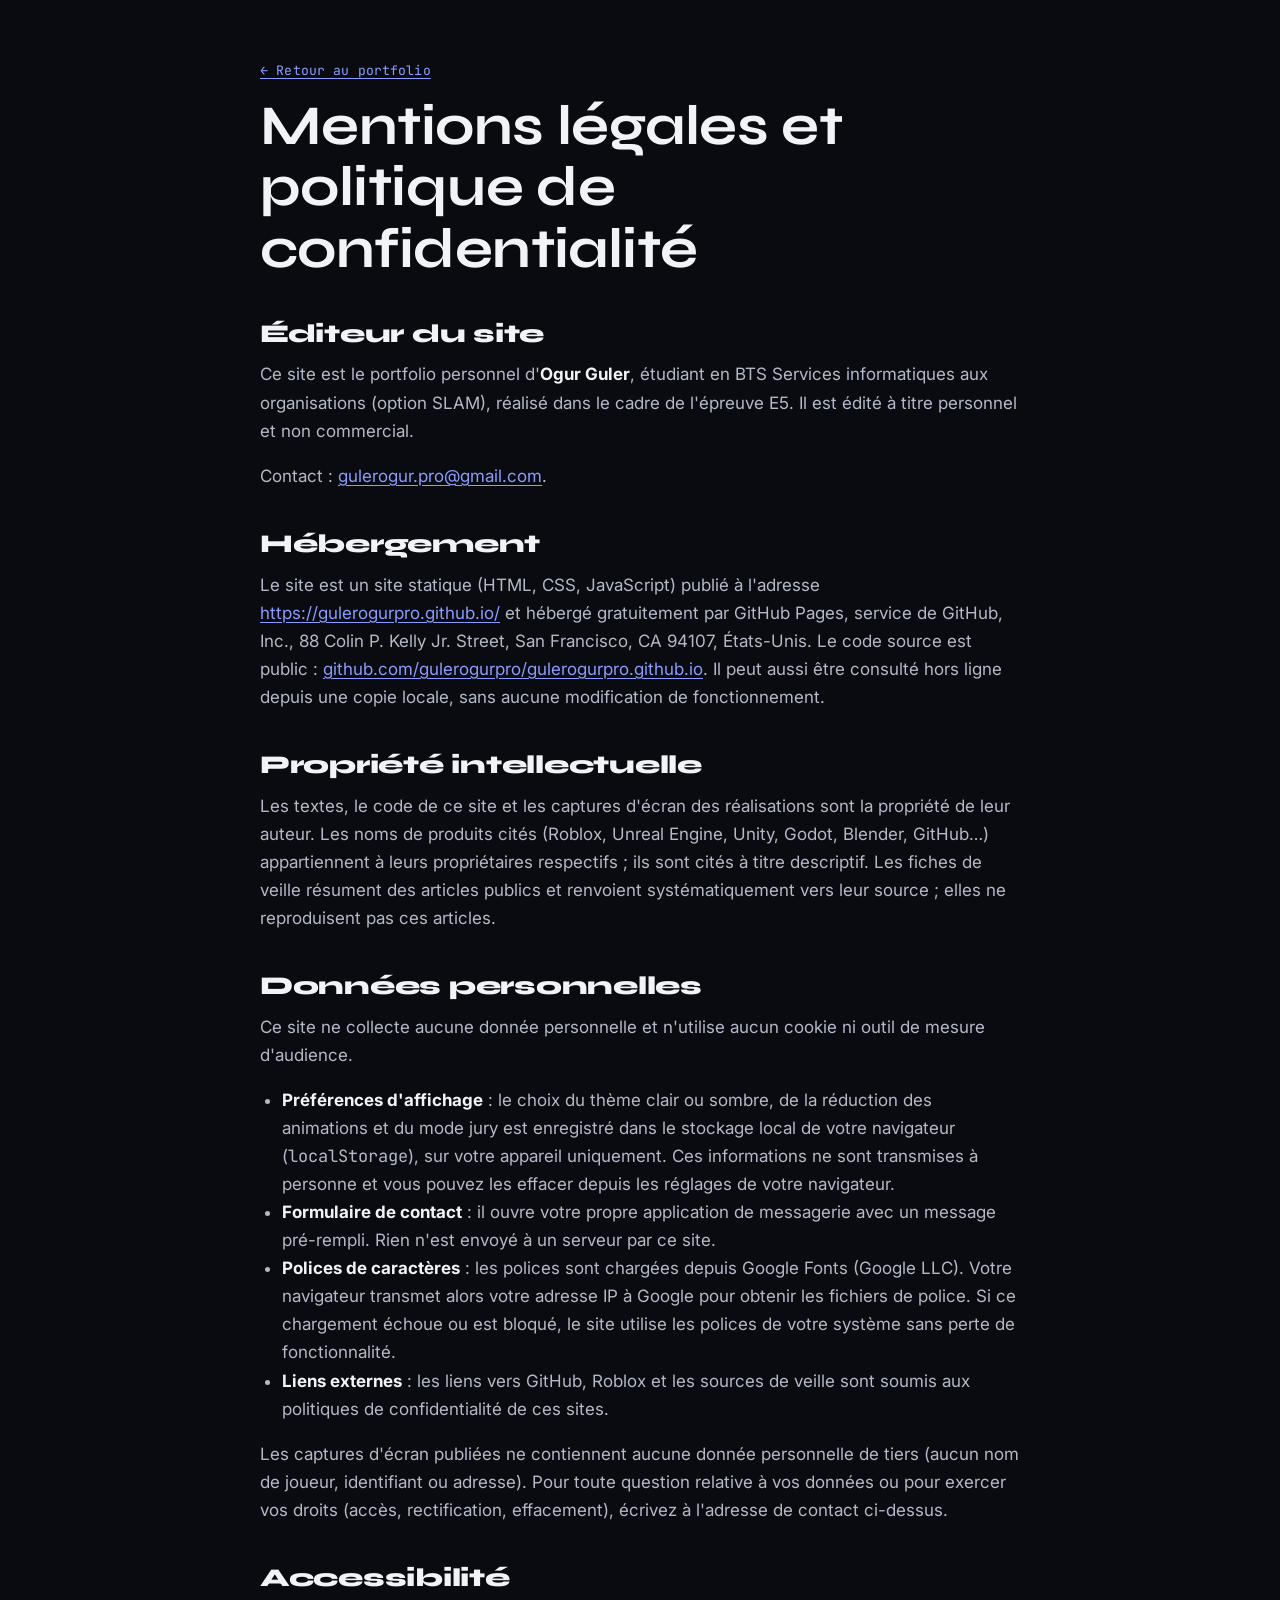
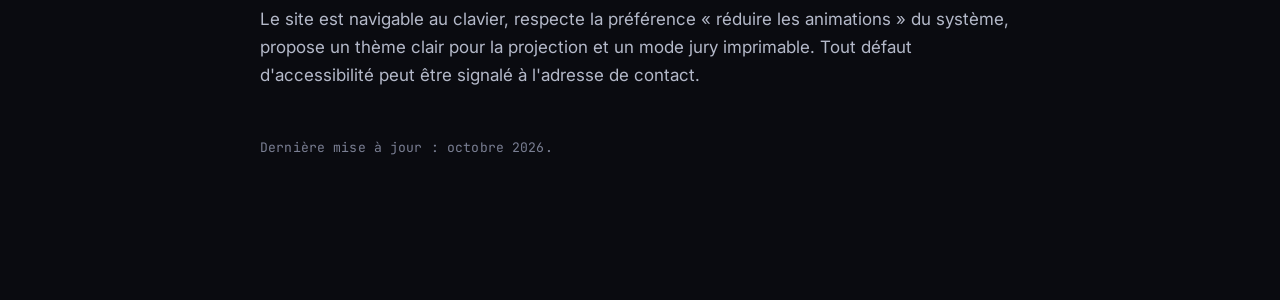
==== mentions-legales.html @ 9607ff71 "Portfolio BTS SIO (SLAM) — première version en ligne Site statique HTML / CSS / JavaScript sans fram" ====
<!DOCTYPE html>
<html lang="fr" class="no-js">
<head>
  <meta charset="utf-8">
  <meta name="viewport" content="width=device-width, initial-scale=1">
  <title>Mentions légales et confidentialité — Portfolio d'Ogur Guler</title>
  <meta name="robots" content="noindex">
  <link rel="stylesheet" href="https://fonts.googleapis.com/css2?family=Syne:wght@700;800&family=Inter:wght@400;500;600&family=JetBrains+Mono:wght@400;500&display=swap">
  <link rel="stylesheet" href="css/style.css">
  <script>(function(){var h=document.documentElement;h.classList.remove("no-js");try{var t=localStorage.getItem("theme");if(t)h.dataset.theme=t;}catch(e){}})();</script>
</head>
<body>
  <main class="section" style="padding-top:60px">
    <div class="conteneur" style="max-width:760px">
      <p class="mono"><a href="index.html">← Retour au portfolio</a></p>
      <h1 style="font-size:clamp(2rem,6vw,3.5rem)">Mentions légales et politique de confidentialité</h1>

      <h2 style="font-size:1.6rem;margin-top:40px">Éditeur du site</h2>
      <p>Ce site est le portfolio personnel d'<strong>Ogur Guler</strong>, étudiant en BTS Services informatiques aux organisations (option SLAM), réalisé dans le cadre de l'épreuve E5. Il est édité à titre personnel et non commercial.</p>
      <p>Contact : <a href="mailto:gulerogur.pro@gmail.com">gulerogur.pro@gmail.com</a>.</p>

      <h2 style="font-size:1.6rem;margin-top:40px">Hébergement</h2>
      <p>Le site est un site statique (HTML, CSS, JavaScript) publié à l'adresse <a href="https://gulerogurpro.github.io/">https://gulerogurpro.github.io/</a> et hébergé gratuitement par GitHub Pages, service de GitHub, Inc., 88 Colin P. Kelly Jr. Street, San Francisco, CA 94107, États-Unis. Le code source est public : <a href="https://github.com/gulerogurpro/gulerogurpro.github.io">github.com/gulerogurpro/gulerogurpro.github.io</a>. Il peut aussi être consulté hors ligne depuis une copie locale, sans aucune modification de fonctionnement.</p>

      <h2 style="font-size:1.6rem;margin-top:40px">Propriété intellectuelle</h2>
      <p>Les textes, le code de ce site et les captures d'écran des réalisations sont la propriété de leur auteur. Les noms de produits cités (Roblox, Unreal Engine, Unity, Godot, Blender, GitHub…) appartiennent à leurs propriétaires respectifs ; ils sont cités à titre descriptif. Les fiches de veille résument des articles publics et renvoient systématiquement vers leur source ; elles ne reproduisent pas ces articles.</p>

      <h2 style="font-size:1.6rem;margin-top:40px">Données personnelles</h2>
      <p>Ce site ne collecte aucune donnée personnelle et n'utilise aucun cookie ni outil de mesure d'audience.</p>
      <ul>
        <li><strong>Préférences d'affichage</strong> : le choix du thème clair ou sombre, de la réduction des animations et du mode jury est enregistré dans le stockage local de votre navigateur (<code>localStorage</code>), sur votre appareil uniquement. Ces informations ne sont transmises à personne et vous pouvez les effacer depuis les réglages de votre navigateur.</li>
        <li><strong>Formulaire de contact</strong> : il ouvre votre propre application de messagerie avec un message pré-rempli. Rien n'est envoyé à un serveur par ce site.</li>
        <li><strong>Polices de caractères</strong> : les polices sont chargées depuis Google Fonts (Google LLC). Votre navigateur transmet alors votre adresse IP à Google pour obtenir les fichiers de police. Si ce chargement échoue ou est bloqué, le site utilise les polices de votre système sans perte de fonctionnalité.</li>
        <li><strong>Liens externes</strong> : les liens vers GitHub, Roblox et les sources de veille sont soumis aux politiques de confidentialité de ces sites.</li>
      </ul>
      <p>Les captures d'écran publiées ne contiennent aucune donnée personnelle de tiers (aucun nom de joueur, identifiant ou adresse). Pour toute question relative à vos données ou pour exercer vos droits (accès, rectification, effacement), écrivez à l'adresse de contact ci-dessus.</p>

      <h2 style="font-size:1.6rem;margin-top:40px">Accessibilité</h2>
      <p>Le site est navigable au clavier, respecte la préférence « réduire les animations » du système, propose un thème clair pour la projection et un mode jury imprimable. Tout défaut d'accessibilité peut être signalé à l'adresse de contact.</p>

      <p class="mono" style="margin-top:48px">Dernière mise à jour : octobre 2026.</p>
    </div>
  </main>
</body>
</html>
---- css/style.css ----
/* ============================================================
   Portfolio — Ogur Guler · BTS SIO
   Direction « Orbite » : fond nuit, verre discret, constellation,
   deux accents (indigo = interactif, menthe = prouvé), ambre = sécurité.
   ============================================================ */

:root {
  --bg: #0A0B10;
  --bg-2: #12141C;
  --glass: rgba(255, 255, 255, 0.04);
  --glass-border: rgba(255, 255, 255, 0.08);
  --glass-hi: rgba(255, 255, 255, 0.18);
  --text: #F2F3F7;
  --text-2: #B4B9C9;
  --muted: #7A7F93;
  --accent: #8B9CFF;
  --accent-rgb: 139, 156, 255;
  --ok: #5EEAD4;
  --ok-rgb: 94, 234, 212;
  --warn: #FBBF24;
  --warn-rgb: 251, 191, 36;
  --particle: 199, 204, 224;
  --focus: #FFFFFF;
  --btn-text: #0A0B10;
  --code-bg: #0D0F17;
  --font-display: "Syne", "Segoe UI", system-ui, sans-serif;
  --font-body: "Inter", system-ui, -apple-system, "Segoe UI", sans-serif;
  --font-mono: "JetBrains Mono", Consolas, "Courier New", monospace;
  --radius: 20px;
  --nav-h: 56px;
  --ease: cubic-bezier(0.2, 0.8, 0.2, 1);
  color-scheme: dark;
}

:root[data-theme="light"] {
  --bg: #F7F8FA;
  --bg-2: #FFFFFF;
  --glass: rgba(0, 0, 0, 0.035);
  --glass-border: rgba(0, 0, 0, 0.1);
  --glass-hi: rgba(255, 255, 255, 0.6);
  --text: #1F2430;
  --text-2: #3F4656;
  --muted: #6B7280;
  --accent: #4F5FD6;
  --accent-rgb: 79, 95, 214;
  --ok: #0F766E;
  --ok-rgb: 15, 118, 110;
  --warn: #B45309;
  --warn-rgb: 180, 83, 9;
  --particle: 60, 70, 110;
  --focus: #1F2430;
  --btn-text: #FFFFFF;
  --code-bg: #1F2430;
  color-scheme: light;
}

/* ---------- Base ---------- */
*, *::before, *::after { box-sizing: border-box; }
html { scroll-behavior: smooth; -webkit-text-size-adjust: 100%; }
html[data-motion="reduced"] { scroll-behavior: auto; }
body {
  margin: 0;
  background: var(--bg);
  color: var(--text);
  font-family: var(--font-body);
  font-size: 17px;
  line-height: 1.65;
  overflow-x: hidden;
}
h1, h2, h3, h4 { font-family: var(--font-display); line-height: 1.1; margin: 0 0 0.5em; letter-spacing: -0.01em; }
h2 { font-size: clamp(2.2rem, 6vw, 4.5rem); font-weight: 800; }
h3 { font-size: 1.35rem; font-weight: 700; }
h4 { font-size: 1.05rem; font-weight: 700; }
p { margin: 0 0 1em; }
p, li { color: var(--text-2); max-width: 72ch; }
strong { color: var(--text); }
a { color: var(--accent); text-decoration-thickness: 1px; text-underline-offset: 3px; }
a:hover { text-decoration-thickness: 2px; }
ul, ol { padding-left: 1.3em; }
img { max-width: 100%; display: block; }
button { font: inherit; color: inherit; }
code, pre, .mono { font-family: var(--font-mono); }
.mono { font-size: 0.82rem; letter-spacing: 0.01em; color: var(--muted); }
:focus-visible { outline: 2px solid var(--focus); outline-offset: 3px; border-radius: 4px; }
::selection { background: rgba(var(--accent-rgb), 0.35); }

.skip {
  position: absolute; left: 16px; top: -60px; z-index: 100;
  padding: 10px 16px; background: var(--accent); color: var(--btn-text); border-radius: 10px; font-weight: 600;
}
.skip:focus { top: 12px; }

.conteneur { width: min(1180px, 100% - 32px); margin-inline: auto; }
.section { padding: clamp(80px, 10vw, 140px) 0; position: relative; }
.section.alt { background: linear-gradient(180deg, transparent, var(--bg-2) 10%, var(--bg-2) 90%, transparent); }
.section-tete { margin-bottom: clamp(32px, 5vw, 64px); }
.section-num { display: block; margin-bottom: 8px; }
.section-tete h2 { overflow: hidden; }
.section-tete .sous { font-size: 1.15rem; max-width: 62ch; }

/* ---------- Constellation & curseur ---------- */
#ciel { position: fixed; inset: 0; width: 100%; height: 100%; z-index: 0; pointer-events: none; }
main, header, footer { position: relative; z-index: 1; }
html[data-jury="1"] #ciel { display: none; }

.curseur { display: none; position: fixed; inset: 0; z-index: 96; pointer-events: none; }
html.fine-pointer:not([data-motion="reduced"]):not([data-jury="1"]) .curseur { display: block; }
html.fine-pointer:not([data-motion="reduced"]):not([data-jury="1"]) body { cursor: none; }
html.fine-pointer:not([data-motion="reduced"]):not([data-jury="1"]) input,
html.fine-pointer:not([data-motion="reduced"]):not([data-jury="1"]) textarea,
html.fine-pointer:not([data-motion="reduced"]):not([data-jury="1"]) dialog,
html.fine-pointer:not([data-motion="reduced"]):not([data-jury="1"]) dialog * { cursor: auto; }
.curseur-point { position: absolute; width: 6px; height: 6px; margin: -3px; border-radius: 50%; background: var(--accent); transform: translate(var(--x, -100px), var(--y, -100px)); }
.curseur-anneau {
  position: absolute; width: 36px; height: 36px; margin: -18px; border-radius: 50%;
  border: 1px solid rgba(var(--accent-rgb), 0.6); background: rgba(255, 255, 255, 0.04);
  transform: translate(var(--x, -100px), var(--y, -100px)) scale(var(--s, 1));
  transition: width 0.25s var(--ease), height 0.25s var(--ease), margin 0.25s var(--ease), background 0.25s;
  display: grid; place-items: center;
}
.curseur.actif .curseur-anneau { width: 64px; height: 64px; margin: -32px; background: rgba(var(--accent-rgb), 0.15); }
.curseur-mot { font-family: var(--font-mono); font-size: 0.65rem; color: var(--text); opacity: 0; transition: opacity 0.2s; letter-spacing: 0.05em; }
.curseur.actif .curseur-mot { opacity: 1; }

/* ---------- Navigation ---------- */
.nav {
  position: fixed; top: 14px; left: 50%; transform: translateX(-50%); z-index: 80;
  width: min(1180px, 100% - 24px); height: var(--nav-h);
  display: flex; align-items: center; gap: 12px; padding: 0 8px 0 18px;
  background: rgba(18, 20, 28, 0.6); border: 1px solid var(--glass-border); border-radius: 999px;
  backdrop-filter: blur(16px); -webkit-backdrop-filter: blur(16px);
  transition: transform 0.4s var(--ease), opacity 0.3s;
}
:root[data-theme="light"] .nav { background: rgba(255, 255, 255, 0.7); }
.nav.cachee { transform: translate(-50%, -140%); }
.nav-logo { font-weight: 500; color: var(--text); text-decoration: none; white-space: nowrap; }
.nav-logo .ok { color: var(--ok); }
.nav ul { list-style: none; display: flex; gap: 2px; margin: 0 auto; padding: 0; }
.nav li a {
  display: block; padding: 8px 10px; border-radius: 999px; text-decoration: none;
  font-family: var(--font-mono); font-size: 0.78rem; color: var(--text-2); white-space: nowrap;
  transition: color 0.2s, background 0.2s;
}
.nav li a .n { color: var(--muted); margin-right: 4px; }
.nav li a:hover, .nav li a[aria-current="true"] { color: var(--text); background: rgba(var(--accent-rgb), 0.14); }
.nav-actions { display: flex; align-items: center; gap: 6px; }
.dispo { display: none; align-items: center; gap: 8px; font-family: var(--font-mono); font-size: 0.72rem; color: var(--text-2); margin-right: 6px; white-space: nowrap; }
.dispo::before { content: ""; width: 8px; height: 8px; border-radius: 50%; background: var(--ok); box-shadow: 0 0 0 0 rgba(var(--ok-rgb), 0.6); animation: pulse 2s infinite; }
@keyframes pulse { 0% { box-shadow: 0 0 0 0 rgba(var(--ok-rgb), 0.6); } 70% { box-shadow: 0 0 0 10px rgba(var(--ok-rgb), 0); } 100% { box-shadow: 0 0 0 0 rgba(var(--ok-rgb), 0); } }
.btn-nav {
  height: 36px; padding: 0 12px; border-radius: 999px; border: 1px solid var(--glass-border); background: transparent;
  font-family: var(--font-mono); font-size: 0.75rem; color: var(--text-2); cursor: pointer; white-space: nowrap;
  transition: background 0.2s, color 0.2s;
}
.btn-nav:hover, .btn-nav[aria-pressed="true"] { background: rgba(var(--accent-rgb), 0.18); color: var(--text); }
.btn-nav kbd { font: inherit; }
#btn-menu { display: none; width: 36px; padding: 0; font-size: 1.1rem; }
#menu-mobile {
  display: none; position: fixed; inset: 0; z-index: 79; padding: 90px 24px 24px;
  background: rgba(10, 11, 16, 0.92); backdrop-filter: blur(20px); -webkit-backdrop-filter: blur(20px);
}
:root[data-theme="light"] #menu-mobile { background: rgba(247, 248, 250, 0.95); }
#menu-mobile ul { list-style: none; padding: 0; margin: 0; display: grid; gap: 6px; }
#menu-mobile a { font-family: var(--font-display); font-size: 2rem; font-weight: 800; color: var(--text); text-decoration: none; }
#menu-mobile a .n { font-family: var(--font-mono); font-size: 0.9rem; font-weight: 400; color: var(--accent); margin-right: 12px; }
html.menu-ouvert #menu-mobile { display: block; }
html.menu-ouvert { overflow: hidden; }

/* ---------- Boutons ---------- */
.btn {
  display: inline-flex; align-items: center; gap: 8px; height: 48px; padding: 0 22px; border-radius: 999px;
  font-weight: 600; font-size: 0.95rem; text-decoration: none; cursor: pointer; border: 1px solid var(--glass-border);
  background: var(--glass); color: var(--text); transition: transform 0.4s var(--ease), background 0.2s, border-color 0.2s, box-shadow 0.3s;
  will-change: transform;
}
.btn:hover { background: rgba(255, 255, 255, 0.08); border-color: rgba(255, 255, 255, 0.2); }
.btn-primaire { background: var(--accent); color: var(--btn-text); border-color: transparent; box-shadow: 0 0 0 0 rgba(var(--accent-rgb), 0.3); }
.btn-primaire:hover { background: var(--accent); box-shadow: 0 8px 30px rgba(var(--accent-rgb), 0.35); }
.btn-petit { height: 38px; padding: 0 14px; font-size: 0.85rem; }
.btn > span { display: inline-block; transition: transform 0.4s var(--ease); }

/* ---------- Verre ---------- */
.glass {
  position: relative; background: var(--glass); border: 1px solid var(--glass-border); border-radius: var(--radius);
  overflow: hidden; transition: transform 0.5s var(--ease), border-color 0.3s, opacity 0.5s var(--ease);
}
.glass::before {
  content: ""; position: absolute; inset: 0; pointer-events: none; opacity: 0; transition: opacity 0.4s;
  background: radial-gradient(360px circle at var(--mx, 50%) var(--my, 50%), var(--glass-hi), transparent 60%);
}
.glass:hover::before { opacity: 0.35; }
.glass.flou { backdrop-filter: blur(12px); -webkit-backdrop-filter: blur(12px); }

/* ---------- Puces, badges ---------- */
.puce, .badge {
  display: inline-flex; align-items: center; gap: 6px; padding: 3px 10px; border-radius: 999px;
  font-family: var(--font-mono); font-size: 0.72rem; border: 1px solid var(--glass-border); color: var(--text-2); background: rgba(255, 255, 255, 0.03);
}
.badge { border-color: rgba(var(--ok-rgb), 0.4); color: var(--ok); }
.badge.b2 { border-color: rgba(var(--accent-rgb), 0.5); color: var(--accent); }
.badge.b3 { border-color: rgba(var(--warn-rgb), 0.5); color: var(--warn); }
.puces { display: flex; flex-wrap: wrap; gap: 6px; }

.chips { display: flex; flex-wrap: wrap; gap: 8px; margin-bottom: 28px; }
.chip {
  height: 36px; padding: 0 14px; border-radius: 999px; border: 1px solid var(--glass-border); background: var(--glass);
  font-family: var(--font-mono); font-size: 0.78rem; color: var(--text-2); cursor: pointer; transition: all 0.2s;
}
.chip:hover { color: var(--text); border-color: rgba(255, 255, 255, 0.25); }
.chip[aria-pressed="true"] { background: rgba(var(--accent-rgb), 0.2); color: var(--text); border-color: rgba(var(--accent-rgb), 0.6); }
.chip.comp[aria-pressed="true"] { background: rgba(var(--ok-rgb), 0.15); border-color: rgba(var(--ok-rgb), 0.6); }
.chips .sep { width: 1px; background: var(--glass-border); margin: 4px 6px; }

/* ---------- Révélations ---------- */
html.js:not([data-motion="reduced"]):not([data-jury="1"]) [data-reveal] {
  opacity: 0; transform: translateY(24px); transition: opacity 0.7s var(--ease), transform 0.7s var(--ease);
  transition-delay: calc(var(--i, 0) * 60ms);
}
html.js:not([data-motion="reduced"]):not([data-jury="1"]) [data-reveal].visible { opacity: 1; transform: none; }
html.js:not([data-motion="reduced"]):not([data-jury="1"]) .section-tete h2 .wipe {
  display: inline-block; clip-path: inset(0 100% 0 0); transition: clip-path 0.8s var(--ease);
}
html.js:not([data-motion="reduced"]):not([data-jury="1"]) .section-tete.visible h2 .wipe { clip-path: inset(0 0 0 0); }

/* ---------- Hero ---------- */
.hero { min-height: 100svh; display: flex; align-items: center; padding: calc(var(--nav-h) + 60px) 0 60px; }
.hero-grille { display: grid; grid-template-columns: 2fr 3fr; gap: clamp(32px, 6vw, 80px); align-items: center; }
.hero-photo { position: relative; justify-self: center; width: min(100%, 380px); }
.hero-photo .cadre {
  position: relative; border-radius: 28px; padding: 10px; background: var(--glass); border: 1px solid var(--glass-border); overflow: visible;
  transform: perspective(900px) rotateX(var(--rx, 0)) rotateY(var(--ry, 0)); transition: transform 0.5s var(--ease);
}
.hero-photo .cadre::after { content: ""; position: absolute; inset: -40px; z-index: -1; border-radius: 50%; background: radial-gradient(circle, rgba(var(--accent-rgb), 0.35), transparent 65%); filter: blur(10px); }
.hero-photo img { width: 100%; aspect-ratio: 4 / 5; object-fit: cover; border-radius: 20px; }
.hero-photo .etiquette { position: absolute; left: 22px; bottom: 22px; padding: 6px 12px; border-radius: 999px; background: rgba(10, 11, 16, 0.75); color: #F2F3F7; font-family: var(--font-mono); font-size: 0.72rem; backdrop-filter: blur(8px); }
.hero h1 { font-size: clamp(3.2rem, 9vw, 7.5rem); font-weight: 800; line-height: 0.95; margin: 10px 0 24px; }
.hero h1 span { display: block; }
.hero h1 .degrade { background: linear-gradient(90deg, var(--accent), var(--ok)); -webkit-background-clip: text; background-clip: text; color: transparent; }
.hero h1 .l3 { font-size: 0.42em; font-weight: 700; color: var(--text-2); margin-top: 14px; letter-spacing: 0; }
html.js:not([data-motion="reduced"]):not([data-jury="1"]) .hero h1 span { clip-path: inset(0 100% 0 0); animation: wipe 0.9s var(--ease) forwards; }
html.js:not([data-motion="reduced"]):not([data-jury="1"]) .hero h1 .l2 { animation-delay: 0.15s; }
html.js:not([data-motion="reduced"]):not([data-jury="1"]) .hero h1 .l3 { animation-delay: 0.3s; }
@keyframes wipe { to { clip-path: inset(0 0 0 0); } }
.hero .sous-titre { font-size: 1.25rem; max-width: 56ch; }
.statut { min-height: 1.6em; font-family: var(--font-mono); font-size: 0.85rem; color: var(--text-2); margin: 18px 0 32px; }
.statut .caret { display: inline-block; width: 8px; height: 1.1em; vertical-align: -0.2em; background: var(--ok); margin-left: 3px; animation: clignote 1s steps(2) infinite; }
.statut.fini .caret { animation: none; opacity: 0.5; }
@keyframes clignote { 50% { opacity: 0; } }
.hero-actions { display: flex; flex-wrap: wrap; gap: 12px; margin-bottom: 20px; }
.indice { font-family: var(--font-mono); font-size: 0.75rem; color: var(--muted); }
.indice kbd { padding: 2px 6px; border: 1px solid var(--glass-border); border-radius: 6px; font: inherit; }
.defiler { position: absolute; left: 50%; bottom: 24px; transform: translateX(-50%); display: flex; flex-direction: column; align-items: center; gap: 8px; font-family: var(--font-mono); font-size: 0.7rem; color: var(--muted); }
.defiler span { width: 1px; height: 40px; background: linear-gradient(var(--accent), transparent); animation: descend 1.8s infinite; }
@keyframes descend { 0% { transform: scaleY(0); transform-origin: top; } 50% { transform: scaleY(1); transform-origin: top; } 51% { transform-origin: bottom; } 100% { transform: scaleY(0); transform-origin: bottom; } }

/* ---------- Profil ---------- */
.profil-grille { display: grid; grid-template-columns: 7fr 5fr; gap: 40px; align-items: start; }
.citation { font-family: var(--font-display); font-size: clamp(1.4rem, 2.6vw, 2rem); font-weight: 700; color: var(--text); margin-bottom: 24px; line-height: 1.25; }
.fiche-id { padding: 24px; }
.fiche-id dl { display: grid; grid-template-columns: auto 1fr; gap: 8px 16px; margin: 0; font-size: 0.95rem; }
.fiche-id dt { font-family: var(--font-mono); font-size: 0.75rem; color: var(--muted); padding-top: 3px; }
.fiche-id dd { margin: 0; color: var(--text); }
.chiffres { display: grid; grid-template-columns: repeat(3, 1fr); gap: 12px; margin-top: 16px; }
.chiffre { padding: 16px; text-align: center; }
.chiffre b { display: block; font-family: var(--font-display); font-size: 1.9rem; font-weight: 800; color: var(--text); line-height: 1; }
.chiffre span { font-family: var(--font-mono); font-size: 0.7rem; color: var(--muted); }
.profil-bas { display: grid; grid-template-columns: 1fr 1fr; gap: 20px; margin-top: 40px; }
.carte-simple { padding: 24px; }
.langues { list-style: none; padding: 0; margin: 0; display: grid; gap: 12px; }
.langues li { display: grid; grid-template-columns: 1fr auto; gap: 4px 12px; align-items: center; max-width: none; }
.langues .jauge { grid-column: 1 / -1; display: flex; gap: 4px; }
.langues .jauge i { flex: 1; height: 6px; border-radius: 3px; background: rgba(255, 255, 255, 0.08); }
.langues .jauge i.on { background: linear-gradient(90deg, var(--accent), var(--ok)); }
.loisirs { display: grid; grid-template-columns: repeat(3, 1fr); gap: 10px; }
.loisirs div { padding: 14px 10px; text-align: center; font-size: 0.85rem; color: var(--text-2); border-radius: 14px; }
.loisirs div span { display: block; font-size: 1.5rem; margin-bottom: 4px; }

/* ---------- Parcours : git log ---------- */
.gitlog { padding: 28px; }
.gitlog .prompt { margin-bottom: 20px; color: var(--text-2); }
.gitlog .prompt b { color: var(--ok); font-weight: 500; }
.gitlog-corps { position: relative; display: grid; grid-template-columns: 56px 1fr; }
.gitlog svg { position: absolute; left: 0; top: 0; width: 56px; height: 100%; overflow: visible; }
.gitlog svg path { fill: none; stroke: var(--accent); stroke-width: 2; }
.gitlog svg .branche { stroke: var(--ok); }
.gitlog ol { list-style: none; margin: 0; padding: 0; grid-column: 2; display: grid; gap: 6px; }
.commit { position: relative; padding: 12px 16px; border-radius: 14px; transition: background 0.3s, opacity 0.6s var(--ease), transform 0.6s var(--ease); }
.commit::before {
  content: ""; position: absolute; left: -43px; top: 22px; width: 14px; height: 14px; border-radius: 50%;
  background: var(--bg); border: 2px solid var(--accent); transition: transform 0.4s var(--ease), background 0.3s;
}
.commit.branche::before { left: -17px; border-color: var(--ok); }
.commit.head::before { background: var(--accent); box-shadow: 0 0 0 0 rgba(var(--accent-rgb), 0.5); animation: pulse-accent 2s infinite; }
@keyframes pulse-accent { 70% { box-shadow: 0 0 0 10px rgba(var(--accent-rgb), 0); } 100% { box-shadow: 0 0 0 0 rgba(var(--accent-rgb), 0); } }
html.js:not([data-motion="reduced"]):not([data-jury="1"]) .commit { opacity: 0; transform: translateX(12px); }
html.js:not([data-motion="reduced"]):not([data-jury="1"]) .commit::before { transform: scale(0); }
html.js:not([data-motion="reduced"]):not([data-jury="1"]) .commit.vu { opacity: 1; transform: none; }
html.js:not([data-motion="reduced"]):not([data-jury="1"]) .commit.vu::before { transform: scale(1); }
.commit:hover, .commit:focus-within { background: rgba(255, 255, 255, 0.03); }
.commit .ligne { display: flex; flex-wrap: wrap; align-items: baseline; gap: 6px 12px; font-family: var(--font-mono); font-size: 0.82rem; }
.commit .hash { color: var(--accent); }
.commit .date { color: var(--muted); }
.commit .tag { color: var(--warn); }
.commit .titre { font-family: var(--font-body); font-size: 1.05rem; font-weight: 600; color: var(--text); }
.commit p { margin: 6px 0 0; font-size: 0.95rem; }
.commit a { font-size: 0.85rem; }

/* ---------- Réalisations : bento ---------- */
.bento { display: grid; grid-template-columns: repeat(12, 1fr); gap: 18px; }
.carte { grid-column: span 4; display: flex; flex-direction: column; }
.carte.vedette { grid-column: span 8; grid-row: span 2; }
html[data-comp] #grille-projets .carte:not(.allume) { opacity: 0.35; transform: scale(0.98); }
html[data-comp] .carte.allume { border-color: rgba(var(--ok-rgb), 0.5); }
html[data-comp] .carte.allume .badge.on { background: rgba(var(--ok-rgb), 0.18); box-shadow: 0 0 18px rgba(var(--ok-rgb), 0.3); }
.carte.masquee { display: none; }
.carte-media { aspect-ratio: 16 / 10; overflow: hidden; background: var(--code-bg); border-bottom: 1px solid var(--glass-border); }
.carte.vedette .carte-media { aspect-ratio: auto; flex: 1; min-height: 260px; max-height: 600px; }
.carte-media img { width: 100%; height: 100%; object-fit: cover; transition: transform 0.8s var(--ease); }
.carte:hover .carte-media img { transform: scale(1.04); }
.carte-code { margin: 0; padding: 16px 18px; height: 100%; font-size: 0.68rem; line-height: 1.55; color: var(--text-2); overflow: hidden; white-space: pre; mask-image: linear-gradient(#000 55%, transparent); -webkit-mask-image: linear-gradient(#000 55%, transparent); }
.carte-corps { flex: 1; padding: 20px 22px 22px; display: flex; flex-direction: column; gap: 10px; }
.carte-corps h3 { margin: 0; }
.carte-corps p { margin: 0; font-size: 0.95rem; display: -webkit-box; -webkit-line-clamp: 3; -webkit-box-orient: vertical; overflow: hidden; }
.carte.vedette .carte-corps p { -webkit-line-clamp: 4; }
.carte-meta { display: flex; flex-wrap: wrap; gap: 4px 14px; }
.carte-corps .puces { margin-top: auto; padding-top: 6px; }
.carte-corps .btn { align-self: flex-start; margin-top: 8px; }
.type-tag { position: absolute; top: 14px; left: 14px; z-index: 2; padding: 4px 10px; border-radius: 999px; background: rgba(10, 11, 16, 0.7); color: #F2F3F7; font-family: var(--font-mono); font-size: 0.68rem; backdrop-filter: blur(6px); }
.compteur-comp { font-family: var(--font-mono); font-size: 0.8rem; color: var(--ok); min-height: 1.5em; margin: -16px 0 20px; }
.compteur-comp:empty { display: none; }

/* ---------- Matrice des compétences ---------- */
.matrice-outils { display: flex; flex-wrap: wrap; gap: 12px; align-items: center; justify-content: space-between; margin-bottom: 20px; }
.matrice-outils .mono b { color: var(--ok); font-weight: 500; }
.table-wrap { overflow-x: auto; border-radius: var(--radius); border: 1px solid var(--glass-border); background: var(--glass); -webkit-overflow-scrolling: touch;
  background-image: linear-gradient(to right, var(--bg-2) 30%, rgba(0,0,0,0)), linear-gradient(to right, rgba(0,0,0,0), var(--bg-2) 70%);
  background-position: left, right; background-size: 40px 100%; background-repeat: no-repeat; background-attachment: local, local; }
table { border-collapse: separate; border-spacing: 0; width: 100%; font-size: 0.9rem; }
th, td { padding: 10px 12px; text-align: left; vertical-align: top; border-bottom: 1px solid var(--glass-border); }
thead th { font-family: var(--font-mono); font-size: 0.72rem; font-weight: 500; color: var(--muted); background: var(--bg-2); position: sticky; top: 0; z-index: 2; }
thead th.proj { writing-mode: vertical-rl; transform: rotate(180deg); white-space: nowrap; padding: 14px 8px; text-align: left; max-height: 220px; }
tbody th { font-weight: 500; color: var(--text-2); min-width: 280px; max-width: 420px; }
tbody th[scope="row"] { position: sticky; left: 0; background: var(--bg-2); z-index: 1; }
tbody th .code { font-family: var(--font-mono); font-size: 0.72rem; color: var(--accent); margin-right: 8px; }
tr.comp-ligne th { background: rgba(var(--accent-rgb), 0.08); position: sticky; left: 0; }
tr.comp-ligne th button {
  display: inline-flex; align-items: center; gap: 10px; background: none; border: 0; padding: 4px 0; cursor: pointer; text-align: left;
  font-family: var(--font-display); font-weight: 700; font-size: 1rem; color: var(--text);
}
tr.comp-ligne th button .code { font-family: var(--font-mono); font-size: 0.75rem; color: var(--accent); }
tr.comp-ligne th button[aria-pressed="true"] { color: var(--ok); }
tr.comp-ligne th button[aria-pressed="true"] .code { color: var(--ok); }
tr.comp-ligne .how { font-family: var(--font-body); font-size: 0.85rem; color: var(--text-2); margin: 6px 0 0; font-weight: 400; max-width: 60ch; }
tr.comp-ligne td { background: rgba(var(--accent-rgb), 0.04); }
td.cell { text-align: center; min-width: 46px; }
td.cell a {
  display: inline-grid; place-items: center; width: 28px; height: 28px; border-radius: 50%;
  background: rgba(var(--ok-rgb), 0.15); color: var(--ok); text-decoration: none; font-weight: 700; transition: transform 0.3s var(--ease), box-shadow 0.3s;
}
td.cell a:hover { transform: scale(1.15); }
html[data-comp] tr.allume td.cell a { box-shadow: 0 0 14px rgba(var(--ok-rgb), 0.5); animation: pulse-ok 1.2s 2; }
@keyframes pulse-ok { 50% { transform: scale(1.2); } }
td.cell span { color: var(--muted); opacity: 0.5; }
tr.a-couvrir th { color: var(--warn); }
tr.a-couvrir .note { display: inline-block; margin-left: 8px; font-family: var(--font-mono); font-size: 0.7rem; color: var(--warn); }
html[data-comp] tbody tr:not(.allume):not(.comp-ligne) { opacity: 0.45; }

/* ---------- Tableau de synthèse ---------- */
.synthese-grille { display: grid; grid-template-columns: 1fr; gap: 20px; }
.synthese table th.groupe { background: rgba(var(--ok-rgb), 0.08); font-family: var(--font-mono); font-size: 0.75rem; color: var(--ok); text-align: left; }
.synthese td.x { text-align: center; color: var(--ok); font-weight: 700; }
.synthese td ul { margin: 0; padding-left: 1.1em; font-size: 0.85rem; }
.synthese td.periode { white-space: nowrap; font-family: var(--font-mono); font-size: 0.78rem; }
.note-synthese { padding: 18px 22px; font-size: 0.92rem; }

/* ---------- Veille ---------- */
.veille-grille { display: grid; grid-template-columns: 5fr 7fr; gap: 40px; align-items: start; }
.veille-gauche { position: sticky; top: calc(var(--nav-h) + 30px); display: grid; gap: 18px; }
.veille-gauche .glass { padding: 22px 24px; }
.veille-gauche h3 { font-size: 1.05rem; display: flex; align-items: center; gap: 10px; }
.veille-gauche h3 .num { font-family: var(--font-mono); font-size: 0.75rem; color: var(--accent); }
.veille-gauche ul { margin: 0; padding-left: 1.1em; font-size: 0.92rem; }
.veille-gauche li + li { margin-top: 6px; }
.veille-liste { display: grid; gap: 14px; }
.fiche-veille { padding: 22px 24px; }
.fiche-veille.masquee { display: none; }
.fiche-veille .entete { display: flex; flex-wrap: wrap; gap: 8px 14px; align-items: center; margin-bottom: 8px; }
.fiche-veille .entete time { font-family: var(--font-mono); font-size: 0.78rem; color: var(--text); }
.fiche-veille .moteur { padding: 2px 10px; border-radius: 999px; font-family: var(--font-mono); font-size: 0.7rem; border: 1px solid; }
.moteur[data-m="Unreal Engine"] { color: #C4B5FD; border-color: rgba(196, 181, 253, 0.45); }
.moteur[data-m="Unity"] { color: #D1D5DB; border-color: rgba(209, 213, 219, 0.45); }
.moteur[data-m="Godot"] { color: #7DD3FC; border-color: rgba(125, 211, 252, 0.45); }
.moteur[data-m="Roblox"] { color: #FCA5A5; border-color: rgba(252, 165, 165, 0.45); }
:root[data-theme="light"] .moteur[data-m="Unreal Engine"] { color: #6D28D9; } :root[data-theme="light"] .moteur[data-m="Unity"] { color: #374151; } :root[data-theme="light"] .moteur[data-m="Godot"] { color: #0369A1; } :root[data-theme="light"] .moteur[data-m="Roblox"] { color: #B91C1C; }
.fiche-veille h3 { font-size: 1.15rem; margin-bottom: 8px; }
.fiche-veille p { font-size: 0.95rem; }
.fiche-veille .impact { padding: 10px 14px; border-left: 3px solid var(--ok); background: rgba(var(--ok-rgb), 0.06); border-radius: 0 10px 10px 0; }
.fiche-veille .impact b { color: var(--ok); font-weight: 600; }
.fiche-veille .pied { display: flex; flex-wrap: wrap; gap: 8px 16px; align-items: center; font-size: 0.82rem; }
.fiche-veille .pied .puces { gap: 4px; }
.fiche-veille.cible { border-color: var(--ok); box-shadow: 0 0 0 3px rgba(var(--ok-rgb), 0.25); }
.tendances { display: grid; grid-template-columns: repeat(2, 1fr); gap: 14px; margin-top: 28px; }
.tendances .glass { padding: 18px 20px; }
.tendances h4 { margin-bottom: 6px; }
.tendances p { font-size: 0.88rem; margin: 0; }

/* ---------- Développement professionnel ---------- */
.dev-grille { display: grid; grid-template-columns: 1.3fr 1fr 1fr; gap: 20px; align-items: start; }
.dev-grille .glass { padding: 24px; }
.technos { list-style: none; padding: 0; margin: 0; display: grid; gap: 10px; }
.technos li { display: grid; grid-template-columns: 1fr auto; gap: 2px 12px; align-items: center; max-width: none; font-size: 0.92rem; color: var(--text); }
.technos .usage { grid-column: 1 / -1; font-family: var(--font-mono); font-size: 0.68rem; color: var(--muted); }
.jauge3 { display: flex; gap: 4px; }
.jauge3 i { width: 22px; height: 7px; border-radius: 4px; background: rgba(255, 255, 255, 0.08); transform: scaleX(0); transform-origin: left; transition: transform 0.8s var(--ease); }
.jauge3 i.on { background: var(--accent); }
.jauge3 i:nth-child(3).on { background: var(--ok); }
.technos.visible .jauge3 i, html[data-motion="reduced"] .jauge3 i, html[data-jury="1"] .jauge3 i, html:not(.js) .jauge3 i { transform: scaleX(1); }
.technos.visible .jauge3 i:nth-child(2) { transition-delay: 0.1s; } .technos.visible .jauge3 i:nth-child(3) { transition-delay: 0.2s; }
.legende { margin-top: 14px; }
.liens-pro { list-style: none; padding: 0; margin: 0; display: grid; gap: 10px; }
.liens-pro li { max-width: none; }
.liens-pro a { display: flex; align-items: center; justify-content: space-between; padding: 12px 14px; border-radius: 12px; border: 1px solid var(--glass-border); text-decoration: none; color: var(--text); transition: background 0.2s; }
.liens-pro a:hover { background: rgba(var(--accent-rgb), 0.1); }
.liens-pro a span { font-family: var(--font-mono); font-size: 0.72rem; color: var(--muted); }

/* ---------- E6 ---------- */
.e6-grille { display: grid; grid-template-columns: 1fr 1fr; gap: 20px; }
.e6-carte { padding: 26px; display: flex; flex-direction: column; gap: 12px; }
.e6-carte h3 { margin: 0; }
.e6-carte dl { display: grid; grid-template-columns: auto 1fr; gap: 6px 14px; margin: 0; font-size: 0.92rem; }
.e6-carte dt { font-family: var(--font-mono); font-size: 0.72rem; color: var(--muted); padding-top: 3px; }
.e6-carte dd { margin: 0; }
.e6-bloc2 { margin-top: 20px; }

/* ---------- Contact ---------- */
.contact h2 { font-size: clamp(2.8rem, 9vw, 7rem); }
.contact h2 .point { color: var(--accent); }
.contact-grille { display: grid; grid-template-columns: 1fr 1fr; gap: 40px; align-items: start; }
.contact-actions { display: flex; flex-wrap: wrap; gap: 12px; margin: 24px 0; }
.form { padding: 26px; display: grid; gap: 14px; }
.form label { display: grid; gap: 6px; font-size: 0.85rem; color: var(--text-2); }
.form input, .form textarea { width: 100%; padding: 12px 14px; border-radius: 12px; border: 1px solid var(--glass-border); background: rgba(0, 0, 0, 0.2); color: var(--text); font: inherit; }
:root[data-theme="light"] .form input, :root[data-theme="light"] .form textarea { background: #fff; }
.form textarea { min-height: 120px; resize: vertical; }
.form .note { font-size: 0.78rem; color: var(--muted); margin: 0; }

/* ---------- Pied de page ---------- */
footer { border-top: 1px solid var(--glass-border); background: var(--bg-2); padding: 36px 0; }
.pied { display: flex; flex-wrap: wrap; gap: 16px 32px; align-items: center; justify-content: space-between; font-family: var(--font-mono); font-size: 0.75rem; color: var(--muted); }
.pied nav { display: flex; flex-wrap: wrap; gap: 8px 18px; align-items: center; }
.pied a { color: var(--text-2); }
.pied button { background: none; border: 1px solid var(--glass-border); border-radius: 999px; padding: 6px 12px; font-family: var(--font-mono); font-size: 0.72rem; color: var(--text-2); cursor: pointer; }
.pied button[aria-pressed="true"] { background: rgba(var(--accent-rgb), 0.18); color: var(--text); }

/* ---------- Fiche (dialog) ---------- */
dialog#fiche {
  width: min(1100px, 100% - 24px); max-height: calc(100svh - 24px); margin: auto; padding: 0; border: 1px solid var(--glass-border);
  border-radius: 24px; background: var(--bg-2); color: var(--text); overflow: hidden;
}
dialog#fiche::backdrop { background: rgba(5, 6, 10, 0.75); backdrop-filter: blur(6px); }
.dialog-barre { position: sticky; top: 0; z-index: 3; display: flex; justify-content: space-between; align-items: center; gap: 12px; padding: 12px 16px 12px 22px; background: var(--bg-2); border-bottom: 1px solid var(--glass-border); }
.dialog-barre .chemin { color: var(--text-2); }
.dialog-fermer { width: 40px; height: 40px; border-radius: 50%; border: 1px solid var(--glass-border); background: var(--glass); cursor: pointer; font-size: 1.1rem; }
.dialog-contenu { overflow: auto; max-height: calc(100svh - 24px - 65px); padding: 0 0 40px; }

.fiche { padding: 28px clamp(18px, 4vw, 44px); }
.fiche-tete h2 { font-size: clamp(2rem, 4vw, 3rem); margin: 6px 0 10px; }
.fiche-tete .lead { font-size: 1.15rem; max-width: 70ch; }
.fiche-tete .puces { margin: 10px 0 22px; }
.galerie { position: relative; border-radius: 18px; overflow: hidden; background: var(--code-bg); border: 1px solid var(--glass-border); margin-bottom: 20px; }
.galerie img { width: 100%; aspect-ratio: 16 / 9; object-fit: contain; background: #000; }
.galerie-legende { padding: 10px 16px; font-size: 0.85rem; color: var(--text-2); display: flex; justify-content: space-between; gap: 12px; align-items: center; }
.galerie-nav { display: flex; gap: 6px; }
.galerie-nav button { width: 36px; height: 36px; border-radius: 50%; border: 1px solid var(--glass-border); background: var(--glass); cursor: pointer; }
.fiche-sommaire { display: flex; flex-wrap: wrap; gap: 6px; margin-bottom: 28px; }
.fiche-sommaire a { padding: 5px 10px; border-radius: 999px; border: 1px solid var(--glass-border); text-decoration: none; font-family: var(--font-mono); font-size: 0.72rem; color: var(--text-2); }
.fiche-sommaire a:hover { color: var(--text); border-color: rgba(255, 255, 255, 0.25); }
.rubrique { padding: 22px 0; border-top: 1px solid var(--glass-border); scroll-margin-top: 70px; }
.rubrique h3 { display: flex; align-items: baseline; gap: 12px; font-size: 1.2rem; }
.rubrique h3 .num { font-family: var(--font-mono); font-size: 0.78rem; color: var(--accent); font-weight: 400; }
.rubrique dl { display: grid; grid-template-columns: auto 1fr; gap: 8px 18px; margin: 0; }
.rubrique dt { font-family: var(--font-mono); font-size: 0.75rem; color: var(--muted); padding-top: 3px; }
.rubrique dd { margin: 0; }
.rubrique ol li, .rubrique ul li { margin-bottom: 6px; }
.comps-liste { list-style: none; padding: 0; display: grid; gap: 10px; }
.comps-liste li { display: grid; grid-template-columns: auto 1fr; gap: 4px 12px; max-width: none; padding: 10px 14px; border-radius: 12px; background: rgba(var(--ok-rgb), 0.05); border: 1px solid rgba(var(--ok-rgb), 0.15); }
.comps-liste button { font-family: var(--font-mono); font-size: 0.75rem; color: var(--ok); background: none; border: 1px solid rgba(var(--ok-rgb), 0.4); border-radius: 999px; padding: 2px 10px; cursor: pointer; height: fit-content; }
.comps-liste b { color: var(--text); font-weight: 600; }
.comps-liste p { grid-column: 2; margin: 0; font-size: 0.92rem; }
.chiffres-fiche { display: grid; grid-template-columns: repeat(auto-fit, minmax(130px, 1fr)); gap: 10px; margin: 14px 0 18px; }
.securite { margin-top: 16px; padding: 18px 20px; border-radius: 14px; border: 1px solid rgba(var(--warn-rgb), 0.4); background: rgba(var(--warn-rgb), 0.06); }
.securite h4 { color: var(--warn); display: flex; align-items: center; gap: 8px; }
.securite ul { margin: 0; }
.code-bloc { margin: 16px 0 0; border-radius: 14px; border: 1px solid var(--glass-border); background: var(--code-bg); overflow: hidden; }
.code-bloc .code-tete { display: flex; justify-content: space-between; gap: 12px; padding: 8px 14px; border-bottom: 1px solid var(--glass-border); font-family: var(--font-mono); font-size: 0.72rem; color: var(--muted); }
.code-bloc pre { margin: 0; padding: 16px; overflow: auto; font-size: 0.8rem; line-height: 1.55; color: #D6DEEB; tab-size: 4; }
.code-bloc .pourquoi { padding: 10px 14px; font-size: 0.88rem; border-top: 1px solid var(--glass-border); margin: 0; }
.t-k { color: #C792EA; } .t-s { color: #FFB454; } .t-c { color: #7B8799; font-style: italic; } .t-n { color: #F78C6C; } .t-f { color: #82AAFF; }

/* Fiches rendues en page (mode jury / impression) */
#fiches-jury { display: none; }
html[data-jury="1"] #fiches-jury { display: grid; gap: 24px; margin-top: 40px; }
#fiches-jury .fiche { border: 1px solid var(--glass-border); border-radius: var(--radius); background: var(--bg-2); }

/* ---------- Palette de commandes ---------- */
#palette { position: fixed; inset: 0; z-index: 95; display: grid; place-items: start center; padding: 12vh 12px 0; background: rgba(5, 6, 10, 0.6); backdrop-filter: blur(6px); }
#palette[hidden] { display: none; }
.palette-boite { width: min(640px, 100%); border-radius: 18px; border: 1px solid var(--glass-border); background: var(--bg-2); overflow: hidden; box-shadow: 0 30px 80px rgba(0, 0, 0, 0.5); }
.palette-boite input { width: 100%; padding: 16px 20px; border: 0; border-bottom: 1px solid var(--glass-border); background: transparent; color: var(--text); font: inherit; font-size: 1.05rem; outline: none; }
.palette-boite ul { list-style: none; margin: 0; padding: 8px; max-height: 50vh; overflow: auto; }
.palette-boite li { max-width: none; display: flex; justify-content: space-between; gap: 12px; align-items: center; padding: 10px 12px; border-radius: 10px; cursor: pointer; color: var(--text-2); }
.palette-boite li[aria-selected="true"] { background: rgba(var(--accent-rgb), 0.18); color: var(--text); }
.palette-boite li .cat { font-family: var(--font-mono); font-size: 0.68rem; color: var(--muted); white-space: nowrap; }
.palette-boite li mark { background: none; color: var(--ok); }
.palette-pied { padding: 8px 16px; font-family: var(--font-mono); font-size: 0.7rem; color: var(--muted); border-top: 1px solid var(--glass-border); display: flex; gap: 16px; }

/* ---------- Mode jury ---------- */
html[data-jury="1"] body { font-size: 18px; }
html[data-jury="1"] .defiler, html[data-jury="1"] .indice { display: none; }
html[data-jury="1"] .glass::before { display: none; }
html[data-jury="1"] .btn, html[data-jury="1"] .glass, html[data-jury="1"] .hero-photo .cadre { transform: none !important; }
html[data-jury="1"] .nav { position: sticky; top: 0; left: 0; transform: none; width: 100%; border-radius: 0; margin: 0; }
html[data-jury="1"] .nav.cachee { transform: none; }
html[data-jury="1"] .hero { min-height: 0; padding-top: 60px; }
html[data-jury="1"] .veille-gauche { position: static; }
.bandeau-jury { display: none; padding: 10px 0; text-align: center; font-family: var(--font-mono); font-size: 0.75rem; color: var(--ok); border-bottom: 1px solid var(--glass-border); }
html[data-jury="1"] .bandeau-jury { display: block; }

/* ---------- Mouvement réduit ---------- */
@media (prefers-reduced-motion: reduce) {
  *, *::before, *::after { animation-duration: 0.01ms !important; animation-iteration-count: 1 !important; transition-duration: 0.01ms !important; }
  html { scroll-behavior: auto; }
  .curseur { display: none !important; }
  body { cursor: auto !important; }
  html.js [data-reveal] { opacity: 1 !important; transform: none !important; }
  html.js .section-tete h2 .wipe, html.js .hero h1 span { clip-path: none !important; }
  html.js .commit { opacity: 1 !important; transform: none !important; }
  html.js .commit::before { transform: scale(1) !important; }
}
html[data-motion="reduced"] *, html[data-motion="reduced"] *::before, html[data-motion="reduced"] *::after { animation: none !important; transition-duration: 0.01ms !important; }

/* ---------- Impression ---------- */
@media print {
  #ciel, .curseur, .nav, .defiler, .indice, .chips, .compteur-comp, dialog, #palette, .matrice-outils button, .form, .galerie-nav, .hero-actions { display: none !important; }
  body { background: #fff; color: #111; font-size: 11pt; }
  :root { --bg: #fff; --bg-2: #fff; --text: #111; --text-2: #333; --muted: #666; --accent: #2a3a9a; --ok: #0a6a5f; --warn: #8a4a00; --glass: transparent; --glass-border: #ccc; --code-bg: #f4f4f4; }
  .section { padding: 24px 0; break-inside: avoid; }
  .hero { min-height: 0; }
  #fiches-jury { display: grid; gap: 20px; }
  .fiche { break-inside: avoid; }
  .code-bloc pre { color: #111; white-space: pre-wrap; }
  .t-k { color: #6b2fa8; } .t-s { color: #8a4a00; } .t-c { color: #666; } .t-n { color: #a03000; } .t-f { color: #1a4fb0; }
  a[href^="http"]::after { content: " (" attr(href) ")"; font-size: 0.8em; color: #666; }
  html.js [data-reveal], html.js .commit { opacity: 1 !important; transform: none !important; }
  html.js .section-tete h2 .wipe, html.js .hero h1 span { clip-path: none !important; }
  html.js .commit::before { transform: scale(1) !important; }
  .jauge3 i { transform: scaleX(1) !important; }
  .table-wrap { overflow: visible; }
  thead th.proj { writing-mode: horizontal-tb; transform: none; }
}

/* ---------- Responsive ---------- */
@media (max-width: 1180px) {
  .nav ul { display: none; }
  #btn-menu { display: inline-flex; align-items: center; justify-content: center; }
  .dispo { display: none; }
}
@media (min-width: 1181px) { .dispo { display: flex; } }
@media (max-width: 1024px) {
  .bento { grid-template-columns: repeat(6, 1fr); }
  .carte { grid-column: span 3; }
  .carte.vedette { grid-column: span 6; grid-row: auto; }
  .carte.vedette .carte-media { aspect-ratio: 16 / 9; flex: none; }
  .dev-grille { grid-template-columns: 1fr 1fr; }
  .dev-grille .glass:first-child { grid-column: 1 / -1; }
  .veille-grille { grid-template-columns: 1fr; }
  .veille-gauche { position: static; }
}
@media (max-width: 768px) {
  body { font-size: 16px; }
  h2 { font-size: 2.75rem; }
  .hero { padding-top: calc(var(--nav-h) + 40px); }
  .hero-grille { grid-template-columns: 1fr; gap: 28px; }
  .hero-photo { width: 180px; justify-self: start; }
  .hero-photo .cadre::after { display: none; }
  .hero h1 { font-size: clamp(2.8rem, 14vw, 4rem); }
  .defiler { display: none; }
  .profil-grille, .profil-bas, .e6-grille, .contact-grille, .tendances, .synthese-grille { grid-template-columns: 1fr; }
  .chiffres { grid-template-columns: repeat(3, 1fr); }
  .bento { grid-template-columns: 1fr; }
  .carte, .carte.vedette { grid-column: span 1; }
  .dev-grille { grid-template-columns: 1fr; }
  .gitlog { padding: 20px 14px; }
  .gitlog-corps { grid-template-columns: 36px 1fr; }
  .gitlog svg { width: 36px; }
  .commit::before { left: -29px; }
  .commit.branche::before { left: -13px; }
  tbody th { min-width: 200px; }
  dialog#fiche { width: 100%; max-height: 100svh; border-radius: 0; margin: 0; max-width: none; height: 100svh; }
  .dialog-contenu { max-height: calc(100svh - 65px); }
  .rubrique dl, .e6-carte dl, .fiche-id dl { grid-template-columns: 1fr; }
  .comps-liste li { grid-template-columns: 1fr; }
  .comps-liste p { grid-column: 1; }
  .nav { padding-left: 14px; }
  .btn-nav kbd { display: none; }
}
@media (max-width: 420px) {
  .loisirs { grid-template-columns: repeat(2, 1fr); }
  .chiffres { grid-template-columns: 1fr 1fr 1fr; gap: 8px; }
  .chiffre b { font-size: 1.4rem; }
}
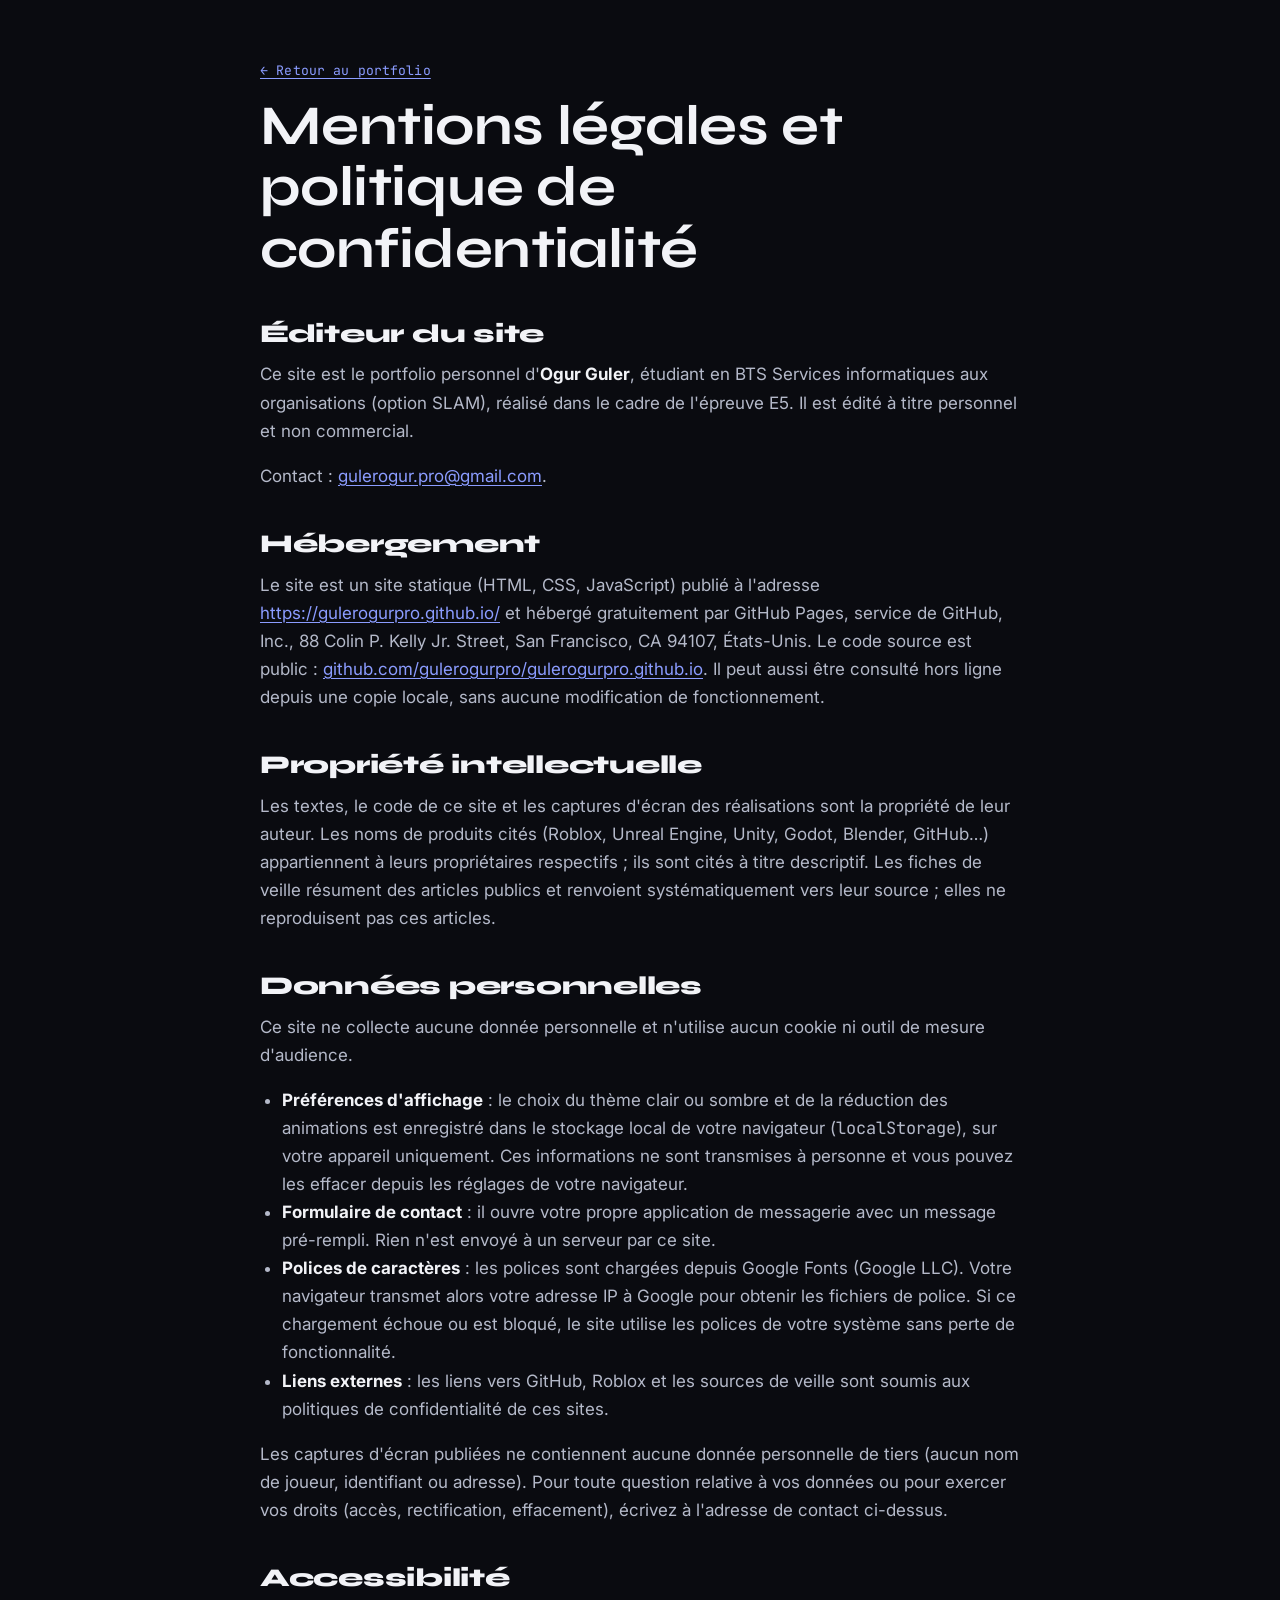
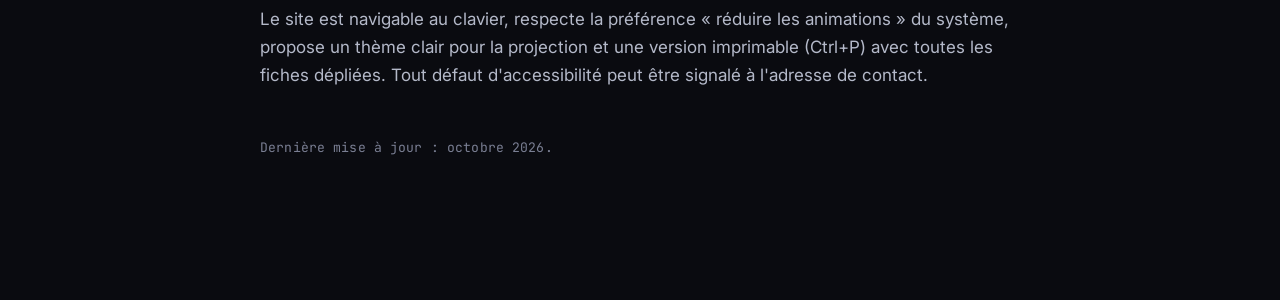
==== commit 5346d60e: "Retire le mode « jury » et le mot jury du site Bouton de la barre et du pied de page, bandeau, comma" ====
--- a/mentions-legales.html
+++ b/mentions-legales.html
@@ -28,7 +28,7 @@
       <h2 style="font-size:1.6rem;margin-top:40px">Données personnelles</h2>
       <p>Ce site ne collecte aucune donnée personnelle et n'utilise aucun cookie ni outil de mesure d'audience.</p>
       <ul>
-        <li><strong>Préférences d'affichage</strong> : le choix du thème clair ou sombre, de la réduction des animations et du mode jury est enregistré dans le stockage local de votre navigateur (<code>localStorage</code>), sur votre appareil uniquement. Ces informations ne sont transmises à personne et vous pouvez les effacer depuis les réglages de votre navigateur.</li>
+        <li><strong>Préférences d'affichage</strong> : le choix du thème clair ou sombre et de la réduction des animations est enregistré dans le stockage local de votre navigateur (<code>localStorage</code>), sur votre appareil uniquement. Ces informations ne sont transmises à personne et vous pouvez les effacer depuis les réglages de votre navigateur.</li>
         <li><strong>Formulaire de contact</strong> : il ouvre votre propre application de messagerie avec un message pré-rempli. Rien n'est envoyé à un serveur par ce site.</li>
         <li><strong>Polices de caractères</strong> : les polices sont chargées depuis Google Fonts (Google LLC). Votre navigateur transmet alors votre adresse IP à Google pour obtenir les fichiers de police. Si ce chargement échoue ou est bloqué, le site utilise les polices de votre système sans perte de fonctionnalité.</li>
         <li><strong>Liens externes</strong> : les liens vers GitHub, Roblox et les sources de veille sont soumis aux politiques de confidentialité de ces sites.</li>
@@ -36,7 +36,7 @@
       <p>Les captures d'écran publiées ne contiennent aucune donnée personnelle de tiers (aucun nom de joueur, identifiant ou adresse). Pour toute question relative à vos données ou pour exercer vos droits (accès, rectification, effacement), écrivez à l'adresse de contact ci-dessus.</p>
 
       <h2 style="font-size:1.6rem;margin-top:40px">Accessibilité</h2>
-      <p>Le site est navigable au clavier, respecte la préférence « réduire les animations » du système, propose un thème clair pour la projection et un mode jury imprimable. Tout défaut d'accessibilité peut être signalé à l'adresse de contact.</p>
+      <p>Le site est navigable au clavier, respecte la préférence « réduire les animations » du système, propose un thème clair pour la projection et une version imprimable (Ctrl+P) avec toutes les fiches dépliées. Tout défaut d'accessibilité peut être signalé à l'adresse de contact.</p>
 
       <p class="mono" style="margin-top:48px">Dernière mise à jour : octobre 2026.</p>
     </div>
--- a/css/style.css
+++ b/css/style.css
@@ -133,19 +133,19 @@
 }
 :root[data-theme="light"] .nav { background: rgba(255, 255, 255, 0.7); }
 .nav.cachee { transform: translate(-50%, -140%); }
-.nav-logo { font-weight: 500; color: var(--text); text-decoration: none; white-space: nowrap; }
+.nav-logo { font-family: var(--font-display); font-weight: 700; font-size: 1.05rem; color: var(--text); text-decoration: none; white-space: nowrap; }
 .nav-logo .ok { color: var(--ok); }
 .nav ul { list-style: none; display: flex; gap: 2px; margin: 0 auto; padding: 0; }
 .nav li a {
   display: block; padding: 8px 10px; border-radius: 999px; text-decoration: none;
-  font-family: var(--font-mono); font-size: 0.78rem; color: var(--text-2); white-space: nowrap;
+  font-size: 0.85rem; color: var(--text-2); white-space: nowrap;
   transition: color 0.2s, background 0.2s;
 }
 .nav li a .n { color: var(--muted); margin-right: 4px; }
 .nav li a:hover, .nav li a[aria-current="true"] { color: var(--text); background: rgba(var(--accent-rgb), 0.14); }
 .nav-actions { display: flex; align-items: center; gap: 6px; }
-.dispo { display: none; align-items: center; gap: 8px; font-family: var(--font-mono); font-size: 0.72rem; color: var(--text-2); margin-right: 6px; white-space: nowrap; }
-.dispo::before { content: ""; width: 8px; height: 8px; border-radius: 50%; background: var(--ok); box-shadow: 0 0 0 0 rgba(var(--ok-rgb), 0.6); animation: pulse 2s infinite; }
+.dispo { display: inline-flex; align-items: center; gap: 10px; margin: 0 0 4px; padding: 6px 14px; border-radius: 999px; border: 1px solid var(--glass-border); background: var(--glass); font-size: 0.9rem; color: var(--text-2); }
+.dispo::before { content: ""; flex: none; width: 8px; height: 8px; border-radius: 50%; background: var(--ok); box-shadow: 0 0 0 0 rgba(var(--ok-rgb), 0.6); animation: pulse 2s infinite; }
 @keyframes pulse { 0% { box-shadow: 0 0 0 0 rgba(var(--ok-rgb), 0.6); } 70% { box-shadow: 0 0 0 10px rgba(var(--ok-rgb), 0); } 100% { box-shadow: 0 0 0 0 rgba(var(--ok-rgb), 0); } }
 .btn-nav {
   height: 36px; padding: 0 12px; border-radius: 999px; border: 1px solid var(--glass-border); background: transparent;
@@ -231,7 +231,7 @@
   transform: perspective(900px) rotateX(var(--rx, 0)) rotateY(var(--ry, 0)); transition: transform 0.5s var(--ease);
 }
 .hero-photo .cadre::after { content: ""; position: absolute; inset: -40px; z-index: -1; border-radius: 50%; background: radial-gradient(circle, rgba(var(--accent-rgb), 0.35), transparent 65%); filter: blur(10px); }
-.hero-photo img { width: 100%; aspect-ratio: 4 / 5; object-fit: cover; border-radius: 20px; }
+.hero-photo img { width: 100%; height: auto; aspect-ratio: 4 / 5; object-fit: cover; border-radius: 20px; }
 .hero-photo .etiquette { position: absolute; left: 22px; bottom: 22px; padding: 6px 12px; border-radius: 999px; background: rgba(10, 11, 16, 0.75); color: #F2F3F7; font-family: var(--font-mono); font-size: 0.72rem; backdrop-filter: blur(8px); }
 .hero h1 { font-size: clamp(3.2rem, 9vw, 7.5rem); font-weight: 800; line-height: 0.95; margin: 10px 0 24px; }
 .hero h1 span { display: block; }
@@ -563,9 +563,7 @@
 @media (max-width: 1180px) {
   .nav ul { display: none; }
   #btn-menu { display: inline-flex; align-items: center; justify-content: center; }
-  .dispo { display: none; }
-}
-@media (min-width: 1181px) { .dispo { display: flex; } }
+}
 @media (max-width: 1024px) {
   .bento { grid-template-columns: repeat(6, 1fr); }
   .carte { grid-column: span 3; }
@@ -604,6 +602,9 @@
   .nav { padding-left: 14px; }
   .btn-nav kbd { display: none; }
 }
+@media (max-width: 480px) {
+  .nav-actions [data-action="jury"] { display: none; } /* reste accessible dans le pied de page et Ctrl+K */
+}
 @media (max-width: 420px) {
   .loisirs { grid-template-columns: repeat(2, 1fr); }
   .chiffres { grid-template-columns: 1fr 1fr 1fr; gap: 8px; }
